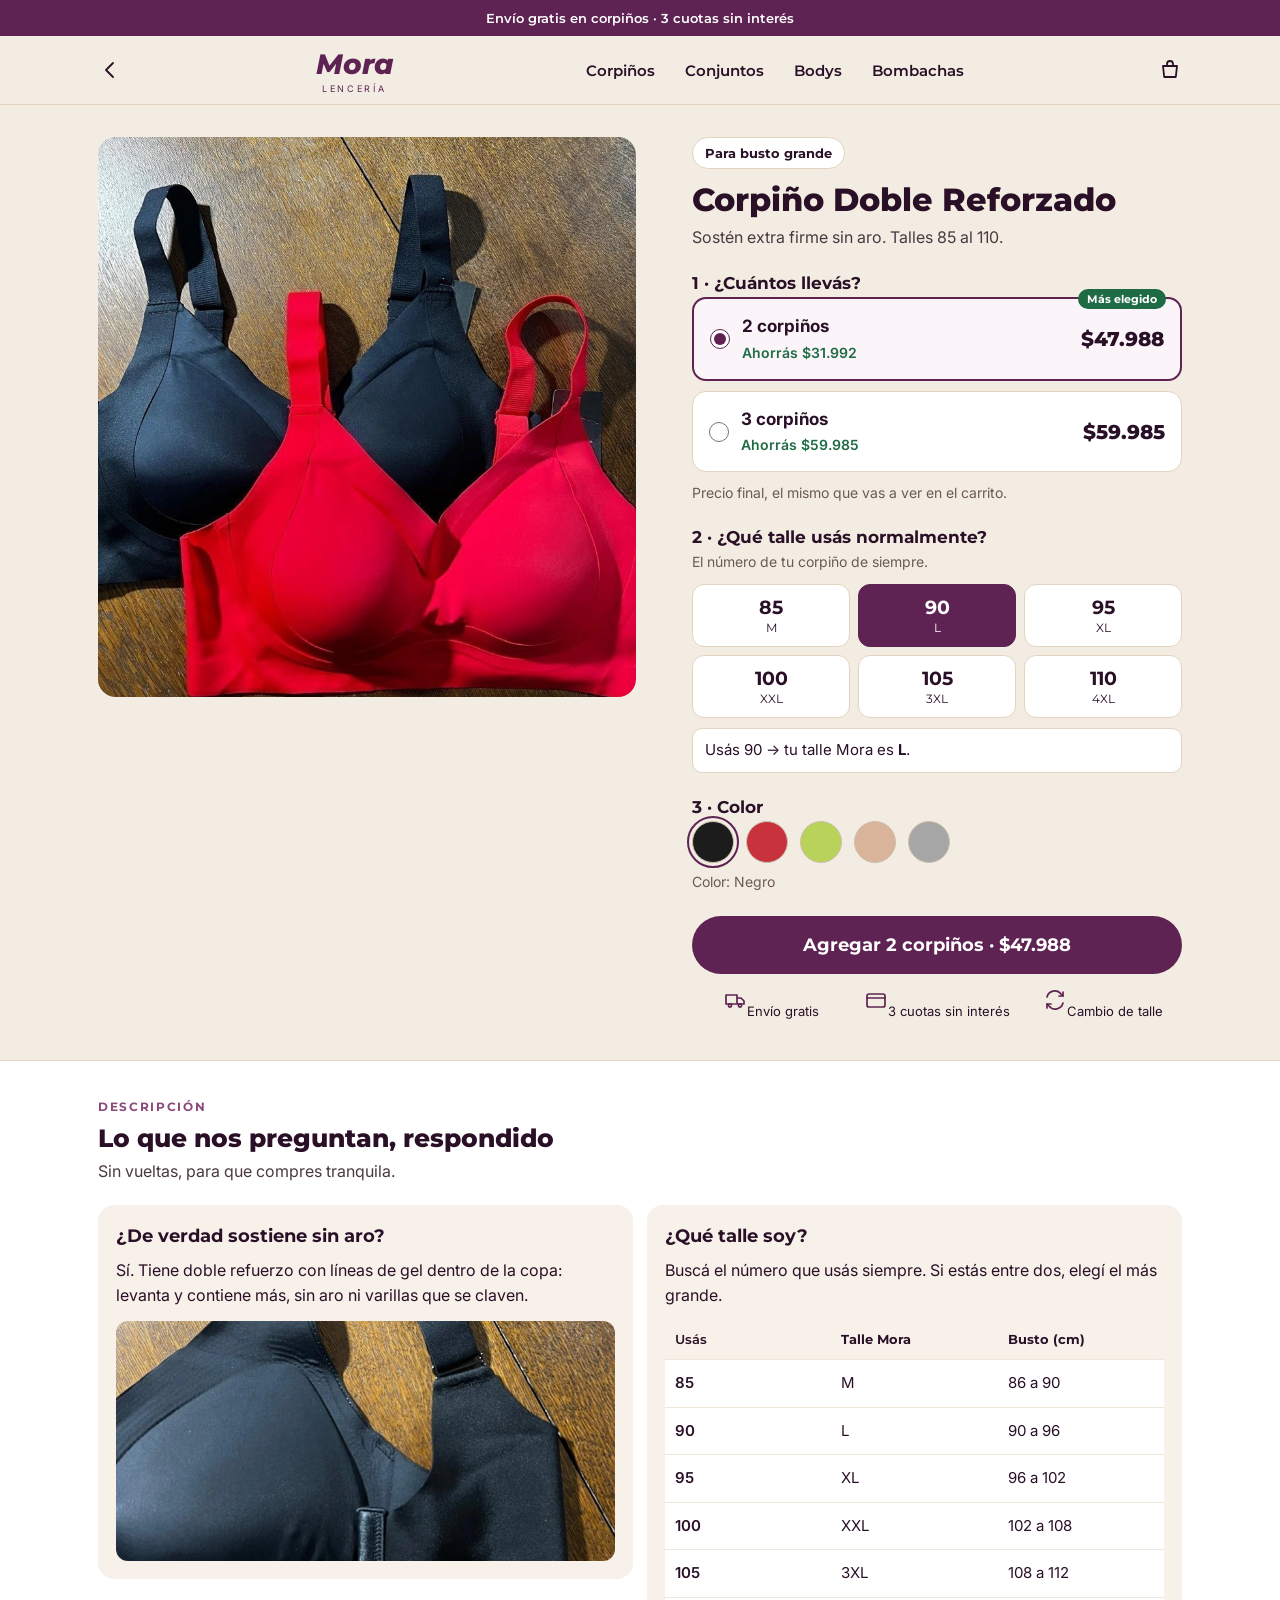
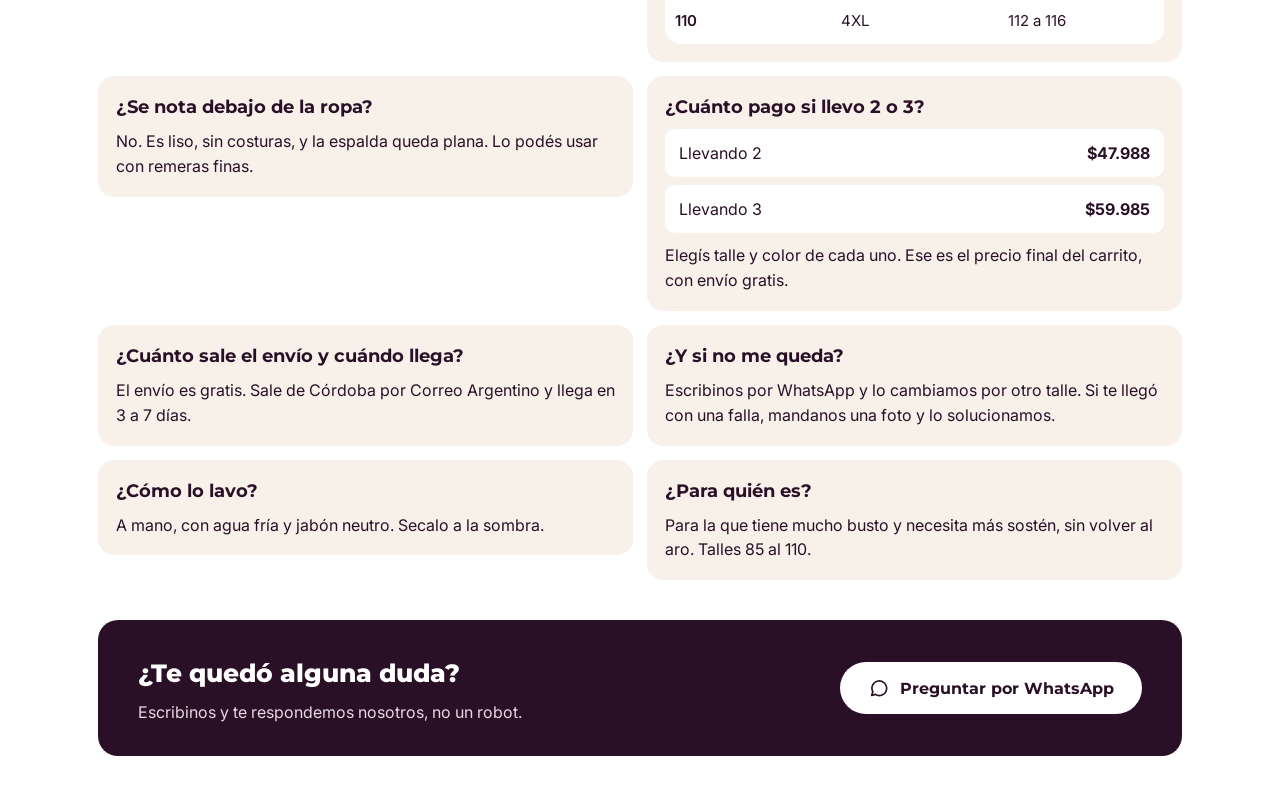
==== doble.html @ baafbe1d "Mora: vista previa corpiños claros (home + 2 fichas) Co-Authored-By: Claude Opus 5.5 <noreply@anthro" ====
<!doctype html>
<html lang="es">
<head>
<meta charset="utf-8">
<meta name="viewport" content="width=device-width,initial-scale=1">
<title>Corpiño Doble Reforzado · Mora Lencería (vista previa)</title>
<meta name="robots" content="noindex">
<link rel="preconnect" href="https://fonts.googleapis.com">
<link rel="stylesheet" href="https://fonts.googleapis.com/css2?family=Montserrat:wght@600;700;800&family=Inter:wght@400;600&display=swap">
<link rel="stylesheet" href="estilo.css">
</head>
<body>
<div class="barra">Envío gratis en corpiños · 3 cuotas sin interés</div>
<header class="cab"><div class="wrap">
  <a class="ico" href="index.html" aria-label="Volver al inicio"><svg width="24" height="24" viewBox="0 0 24 24" fill="none" stroke="#2A1027" stroke-width="1.8" stroke-linecap="round" stroke-linejoin="round" aria-hidden="true"><path d="M15 5l-7 7 7 7"/></svg></a>
  <a class="logo" href="index.html"><b>Mora</b><span>LENCERÍA</span></a>
  <nav class="nav"><a href="index.html#elegi">Corpiños</a><a href="#">Conjuntos</a><a href="#">Bodys</a><a href="#">Bombachas</a></nav>
  <span class="ico"><svg width="24" height="24" viewBox="0 0 24 24" fill="none" stroke="#2A1027" stroke-width="1.8" stroke-linecap="round" stroke-linejoin="round" aria-hidden="true"><path d="M5 8h14l-1.2 11H6.2z"/><path d="M9 8V6a3 3 0 0 1 6 0v2"/></svg></span>
</div></header>

<main class="wrap">
  <div class="ficha">
    <div class="galeria"><img src="img/doble.jpg" alt="Corpiño Doble Reforzado"></div>
    <div class="compra">
      <span class="pill" style="border:1px solid #E3D3C0">Para busto grande</span>
      <h1>Corpiño Doble Reforzado</h1>
      <p class="sub">Sostén extra firme sin aro. Talles 85 al 110.</p>

      <div class="paso">1 · ¿Cuántos llevás?</div>
      <div class="packs">
        <label class="pack"><span class="tag">Más elegido</span><input type="radio" name="pack" value="2" data-p="$47.988" checked><span class="n"><b>2 corpiños</b><em>Ahorrás $31.992</em></span><span class="p">$47.988</span></label>
        <label class="pack"><input type="radio" name="pack" value="3" data-p="$59.985"><span class="n"><b>3 corpiños</b><em>Ahorrás $59.985</em></span><span class="p">$59.985</span></label>
      </div>
      <p class="ayuda" style="margin-top:10px">Precio final, el mismo que vas a ver en el carrito.</p>

      <div class="paso">2 · ¿Qué talle usás normalmente?</div>
      <p class="ayuda">El número de tu corpiño de siempre.</p>
      <div class="talles seis"><button type="button" class="talle" data-n="85" data-t="M"><b>85</b><span>M</span></button><button type="button" class="talle on" data-n="90" data-t="L"><b>90</b><span>L</span></button><button type="button" class="talle" data-n="95" data-t="XL"><b>95</b><span>XL</span></button><button type="button" class="talle" data-n="100" data-t="XXL"><b>100</b><span>XXL</span></button><button type="button" class="talle" data-n="105" data-t="3XL"><b>105</b><span>3XL</span></button><button type="button" class="talle" data-n="110" data-t="4XL"><b>110</b><span>4XL</span></button></div>
      <div class="aviso" id="aviso">Usás 90 → tu talle Mora es <b>L</b>.</div>

      <div class="paso">3 · Color</div>
      <div class="colores"><button type="button" class="color on" data-c="Negro" aria-label="Negro" style="background:#1C1C1C"></button><button type="button" class="color" data-c="Rojo" aria-label="Rojo" style="background:#C8323C"></button><button type="button" class="color" data-c="Verde lima" aria-label="Verde lima" style="background:#B9D25A"></button><button type="button" class="color" data-c="Nude" aria-label="Nude" style="background:#D9B49A"></button><button type="button" class="color" data-c="Gris" aria-label="Gris" style="background:#A6A6A6"></button></div>
      <div class="color-n" id="colorn">Color: Negro</div>

      <button type="button" class="btn agregar" id="agregar">Agregar 2 corpiños · $47.988</button>
      <div class="mini"><div><svg width="24" height="24" viewBox="0 0 24 24" fill="none" stroke="#5E2352" stroke-width="1.7" stroke-linecap="round" stroke-linejoin="round" aria-hidden="true"><path d="M3 7h11v9H3zM14 10h4l3 3v3h-7z"/><circle cx="7" cy="17.5" r="1.6"/><circle cx="17" cy="17.5" r="1.6"/></svg>Envío gratis</div><div><svg width="24" height="24" viewBox="0 0 24 24" fill="none" stroke="#5E2352" stroke-width="1.7" stroke-linecap="round" stroke-linejoin="round" aria-hidden="true"><rect x="3" y="6" width="18" height="13" rx="2"/><path d="M3 10h18"/></svg>3 cuotas sin interés</div><div><svg width="24" height="24" viewBox="0 0 24 24" fill="none" stroke="#5E2352" stroke-width="1.7" stroke-linecap="round" stroke-linejoin="round" aria-hidden="true"><path d="M4 9a8 8 0 0 1 14-3l2 2M20 15a8 8 0 0 1-14 3l-2-2"/><path d="M20 4v4h-4M4 20v-4h4"/></svg>Cambio de talle</div></div>
    </div>
  </div>
</main>

<section class="desc"><div class="wrap">
  <span class="eti">Descripción</span>
  <h2>Lo que nos preguntan, respondido</h2>
  <p class="intro">Sin vueltas, para que compres tranquila.</p>
  <div class="preg">
    <div class="q"><h3>¿De verdad sostiene sin aro?</h3><p>Sí. Tiene doble refuerzo con líneas de gel dentro de la copa: levanta y contiene más, sin aro ni varillas que se claven.</p><img src="img/doble2.jpg" alt="Detalle del Corpiño Doble Reforzado"></div>
    <div class="q"><h3>¿Qué talle soy?</h3><p>Buscá el número que usás siempre. Si estás entre dos, elegí el más grande.</p>
      <div class="tabla"><div class="f"><div>Usás</div><div>Talle Mora</div><div>Busto (cm)</div></div><div class="f"><div>85</div><div>M</div><div>86 a 90</div></div><div class="f"><div>90</div><div>L</div><div>90 a 96</div></div><div class="f"><div>95</div><div>XL</div><div>96 a 102</div></div><div class="f"><div>100</div><div>XXL</div><div>102 a 108</div></div><div class="f"><div>105</div><div>3XL</div><div>108 a 112</div></div><div class="f"><div>110</div><div>4XL</div><div>112 a 116</div></div></div></div>
    <div class="q"><h3>¿Se nota debajo de la ropa?</h3><p>No. Es liso, sin costuras, y la espalda queda plana. Lo podés usar con remeras finas.</p></div>
    <div class="q"><h3>¿Cuánto pago si llevo 2 o 3?</h3>
      <div class="lista"><div><span>Llevando 2</span><b>$47.988</b></div><div><span>Llevando 3</span><b>$59.985</b></div></div>
      <p style="margin-top:10px">Elegís talle y color de cada uno. Ese es el precio final del carrito, con envío gratis.</p></div>
    <div class="q"><h3>¿Cuánto sale el envío y cuándo llega?</h3><p>El envío es gratis. Sale de Córdoba por Correo Argentino y llega en 3 a 7 días.</p></div>
    <div class="q"><h3>¿Y si no me queda?</h3><p>Escribinos por WhatsApp y lo cambiamos por otro talle. Si te llegó con una falla, mandanos una foto y lo solucionamos.</p></div>
    <div class="q"><h3>¿Cómo lo lavo?</h3><p>A mano, con agua fría y jabón neutro. Secalo a la sombra.</p></div>
    <div class="q"><h3>¿Para quién es?</h3><p>Para la que tiene mucho busto y necesita más sostén, sin volver al aro. Talles 85 al 110.</p></div>
    <div class="cierre"><div class="txt"><h2>¿Te quedó alguna duda?</h2><p>Escribinos y te respondemos nosotros, no un robot.</p></div>
      <a class="wa" href="#"><svg width="22" height="22" viewBox="0 0 24 24" fill="none" stroke="currentColor" stroke-width="1.8" stroke-linecap="round" stroke-linejoin="round" aria-hidden="true"><path d="M4 20l1.3-3.9A8 8 0 1 1 8 19z"/></svg>Preguntar por WhatsApp</a></div>
  </div>
</div></section>

<script>
(function(){
  var btn=document.getElementById('agregar'), aviso=document.getElementById('aviso'), cn=document.getElementById('colorn');
  function pack(){var r=document.querySelector('input[name=pack]:checked');btn.textContent='Agregar '+r.value+' corpiños · '+r.dataset.p;}
  document.querySelectorAll('input[name=pack]').forEach(function(r){r.addEventListener('change',pack);});
  document.querySelectorAll('.talle').forEach(function(b){b.addEventListener('click',function(){
    document.querySelectorAll('.talle').forEach(function(x){x.classList.remove('on');});b.classList.add('on');
    aviso.innerHTML='Usás '+b.dataset.n+' → tu talle Mora es <b>'+b.dataset.t+'</b>.';});});
  document.querySelectorAll('.color').forEach(function(b){b.addEventListener('click',function(){
    document.querySelectorAll('.color').forEach(function(x){x.classList.remove('on');});b.classList.add('on');cn.textContent='Color: '+b.dataset.c;});});
  btn.addEventListener('click',function(){btn.textContent='Listo: así se vería al agregar';setTimeout(pack,1600);});
})();
</script>
</body>
</html>
---- estilo.css ----
:root{--noche:#2A1027;--mora:#5E2352;--ciruela:#8A4A7C;--flor:#E7D9E3;--beige:#E3D3C0;--lino:#F3ECE3;--crema:#F7F1EA;--gris:#6B5A55;--txt2:#4A3A40;--verde:#1F6B45}
*{box-sizing:border-box}
html{-webkit-text-size-adjust:100%}
body{margin:0;background:var(--lino);color:var(--noche);font-family:Inter,system-ui,sans-serif;font-size:16px;line-height:1.5;touch-action:manipulation}
img{max-width:100%;display:block}
a{color:var(--mora)}
h1,h2,h3,.mt{font-family:Montserrat,sans-serif}
.wrap{max-width:1180px;margin:0 auto;padding:0 20px}
.barra{background:var(--mora);color:#fff;text-align:center;font:600 13px Montserrat,sans-serif;padding:10px 16px}
.cab{border-bottom:1px solid var(--beige)}
.cab .wrap{display:flex;align-items:center;justify-content:space-between;height:68px}
.logo{text-align:center;line-height:1;text-decoration:none}
.logo b{display:block;font:italic 800 28px Montserrat,sans-serif;color:var(--mora)}
.logo span{display:block;font-size:9px;letter-spacing:.3em;color:var(--mora);margin-top:3px}
.nav{display:none;gap:30px;font:600 15px Montserrat,sans-serif}
.nav a{color:var(--noche);text-decoration:none}
.ico{width:24px;height:24px;display:flex}
.btn{display:block;text-align:center;background:var(--mora);color:#fff;text-decoration:none;border:0;font:700 17px Montserrat,sans-serif;padding:16px 28px;border-radius:999px;cursor:pointer;width:100%}
.btn:hover{background:var(--noche)}
.eti{display:inline-block;font:700 12px Montserrat,sans-serif;letter-spacing:.14em;color:var(--ciruela);text-transform:uppercase}
.pill{display:inline-block;font:700 13px Montserrat,sans-serif;padding:7px 12px;border-radius:999px;background:#fff;color:var(--noche)}
.pill.osc{background:var(--noche);color:#fff}

/* HOME */
.hero{display:grid;gap:22px;padding:20px 0 30px}
.hero img{width:100%;height:300px;object-fit:cover;border-radius:18px}
.hero h1{font-size:30px;line-height:1.15;margin:0 0 10px;font-weight:800}
.hero p{font-size:17px;color:var(--txt2);margin:0 0 20px}
.sec-t{font-size:26px;font-weight:800;margin:6px 0 20px;line-height:1.2}
.dos{display:grid;gap:18px}
.card{background:#fff;border:1px solid var(--beige);border-radius:20px;overflow:hidden;display:grid;text-decoration:none;color:inherit}
.card .foto{position:relative}
.card .foto img{width:100%;height:280px;object-fit:cover}
.card .foto .pill{position:absolute;top:14px;left:14px}
.card .info{padding:18px 18px 20px;display:flex;flex-direction:column}
.card h3{font-size:22px;font-weight:800;margin:0 0 12px}
.dato{display:flex;gap:10px;font-size:16px;margin-bottom:8px;align-items:center}
.dato b{width:74px;flex-shrink:0;font-weight:600}
.puntos{display:flex;gap:6px}
.puntos i{width:20px;height:20px;border-radius:50%;display:block}
.precios{margin-top:14px;padding-top:14px;border-top:1px solid #EFE6DC;display:grid;gap:6px}
.precios div{display:flex;justify-content:space-between;align-items:baseline;font-size:16px}
.precios strong{font:800 22px Montserrat,sans-serif}
.card .btn{margin-top:16px;font-size:16px;padding:15px}
.tabla{background:#fff;border:1px solid var(--beige);border-radius:16px;overflow:hidden;font-size:15px}
.tabla .f{display:grid;grid-template-columns:repeat(3,minmax(0,1fr));border-top:1px solid #EFE6DC}
.tabla .f:first-child{border-top:0;background:var(--crema);font:700 13px Montserrat,sans-serif}
.tabla .f>div{padding:12px 10px}
.tabla .f>div:first-child{font-weight:600}
.conf{display:grid;gap:12px;padding:26px 0 8px}
.conf div{display:flex;gap:14px;align-items:center;background:#fff;border:1px solid var(--beige);border-radius:14px;padding:14px 16px}
.conf b{display:block;font-weight:600}
.conf small{font-size:14px;color:var(--gris)}
.cierre{background:var(--noche);color:#fff;border-radius:20px;padding:24px 20px;text-align:center;margin:26px 0 40px;display:grid;gap:14px}
.cierre h2{font-size:21px;margin:0;line-height:1.25}
.cierre p{margin:0;color:var(--flor)}
.wa{display:flex;justify-content:center;align-items:center;gap:10px;background:#fff;color:var(--noche);text-decoration:none;font:700 16px Montserrat,sans-serif;padding:15px 28px;border-radius:999px}

/* FICHA */
.ficha{display:grid;gap:0}
.galeria img{width:100%;height:420px;object-fit:cover}
.compra{padding:20px 0}
.compra h1{font-size:26px;font-weight:800;line-height:1.2;margin:12px 0 6px}
.compra .sub{font-size:16px;color:var(--txt2);margin:0}
.paso{font:700 17px Montserrat,sans-serif;margin:24px 0 4px}
.ayuda{font-size:14px;color:var(--gris);margin:0 0 12px}
.packs{display:grid;gap:10px}
.pack{display:flex;align-items:center;gap:12px;background:#fff;border:1.5px solid var(--beige);border-radius:14px;padding:15px 16px;cursor:pointer;position:relative}
.pack input{width:20px;height:20px;accent-color:var(--mora);margin:0}
.pack .n{flex:1}
.pack .n b{display:block;font-size:17px}
.pack .n s{color:var(--gris);font-size:14px}
.pack .n em{font-style:normal;color:var(--verde);font-weight:600;font-size:14px}
.pack .p{font:800 20px Montserrat,sans-serif}
.pack .tag{position:absolute;top:-10px;right:14px;background:var(--verde);color:#fff;font:700 11px Montserrat,sans-serif;padding:3px 9px;border-radius:999px}
.pack:has(input:checked){border:2px solid var(--mora);background:#FBF4F8}
.talles{display:grid;grid-template-columns:repeat(4,minmax(0,1fr));gap:8px}
.talles.seis{grid-template-columns:repeat(3,minmax(0,1fr))}
.talle{background:#fff;border:1.5px solid var(--beige);border-radius:12px;padding:11px 4px;font-family:Montserrat,sans-serif;color:var(--noche);cursor:pointer;text-align:center}
.talle b{display:block;font-size:19px}
.talle span{font-size:12px}
.talle.on{background:var(--mora);border-color:var(--mora);color:#fff}
.aviso{font-size:15px;margin-top:10px;background:#fff;border-radius:10px;padding:10px 12px;border:1px solid var(--beige)}
.colores{display:flex;gap:12px;flex-wrap:wrap}
.color{width:42px;height:42px;border-radius:50%;border:1px solid #CDBFAE;cursor:pointer;padding:0}
.color.on{outline:2px solid var(--mora);outline-offset:3px}
.color-n{font-size:14px;color:var(--gris);margin-top:8px}
.agregar{margin-top:24px;font-size:18px;padding:18px}
.mini{display:grid;grid-template-columns:repeat(3,minmax(0,1fr));gap:8px;margin-top:14px;text-align:center;font-size:13px;line-height:1.3}
.mini svg{margin:0 auto 4px}
.desc{background:#fff;border-top:1px solid var(--beige);padding:32px 0 10px;margin-top:20px}
.desc h2{font-size:25px;font-weight:800;line-height:1.2;margin:6px 0}
.desc .intro{color:var(--txt2);margin:0 0 22px}
.preg{display:grid;gap:14px}
.q{background:var(--crema);border-radius:16px;padding:18px}
.q h3{font-size:18px;font-weight:700;margin:0 0 8px}
.q p{margin:0;font-size:16px;line-height:1.55}
.q img{width:100%;height:240px;object-fit:cover;border-radius:12px;margin-top:14px}
.q .tabla{margin-top:12px;border:0}
.lista{display:grid;gap:8px;margin-top:4px}
.lista div{display:flex;justify-content:space-between;background:#fff;border-radius:10px;padding:12px 14px}
.desc .cierre{margin-bottom:40px}
.volver{display:inline-flex;align-items:center;gap:6px;font-size:15px;text-decoration:none;color:var(--noche);margin:16px 0 0}

@media (min-width:900px){
  .wrap{padding:0 48px}
  .nav{display:flex}
  .menu{display:none}
  .hero{grid-template-columns:1fr 1fr;align-items:center;gap:56px;padding:48px 0}
  .hero img{height:420px;order:2}
  .hero h1{font-size:50px}
  .hero p{font-size:20px}
  .hero .btn{width:auto;display:inline-block;padding:18px 40px}
  .centro{text-align:center}
  .sec-t{font-size:36px;margin-bottom:28px}
  .dos{grid-template-columns:1fr 1fr;gap:28px}
  .card{grid-template-columns:1fr 1fr}
  .card .foto img{height:100%;min-height:400px}
  .tabla-home{max-width:760px;margin:0 auto}
  .conf{grid-template-columns:repeat(3,1fr);gap:20px}
  .cierre{grid-template-columns:1fr auto;text-align:left;align-items:center;padding:32px 40px}
  .cierre .txt{display:grid;gap:6px}
  .ficha{grid-template-columns:1.1fr 1fr;gap:56px;padding-top:32px}
  .galeria{display:grid;gap:12px;align-content:start}
  .galeria img{border-radius:18px;height:560px}
  .compra{padding-top:0}
  .compra h1{font-size:32px}
  .preg{grid-template-columns:1fr 1fr;align-items:start}
  .desc .cierre{grid-column:1/-1}
}
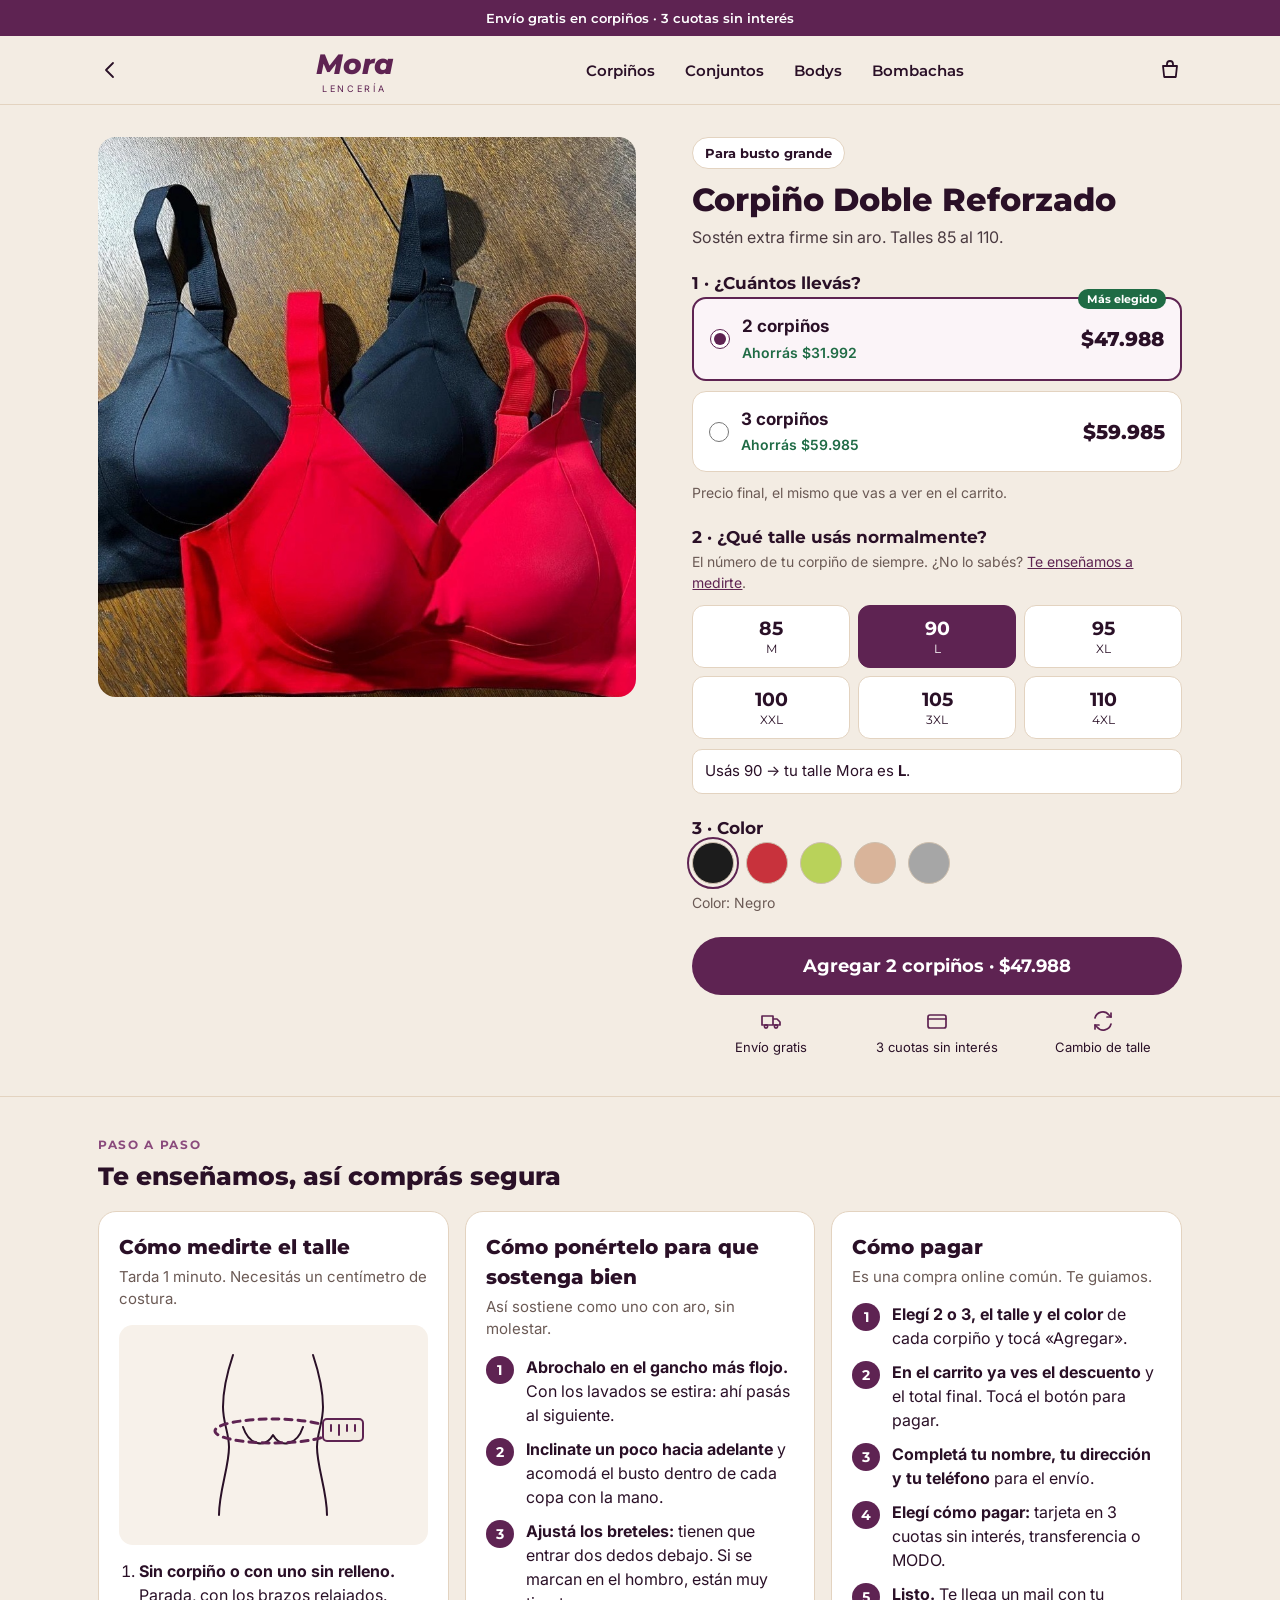
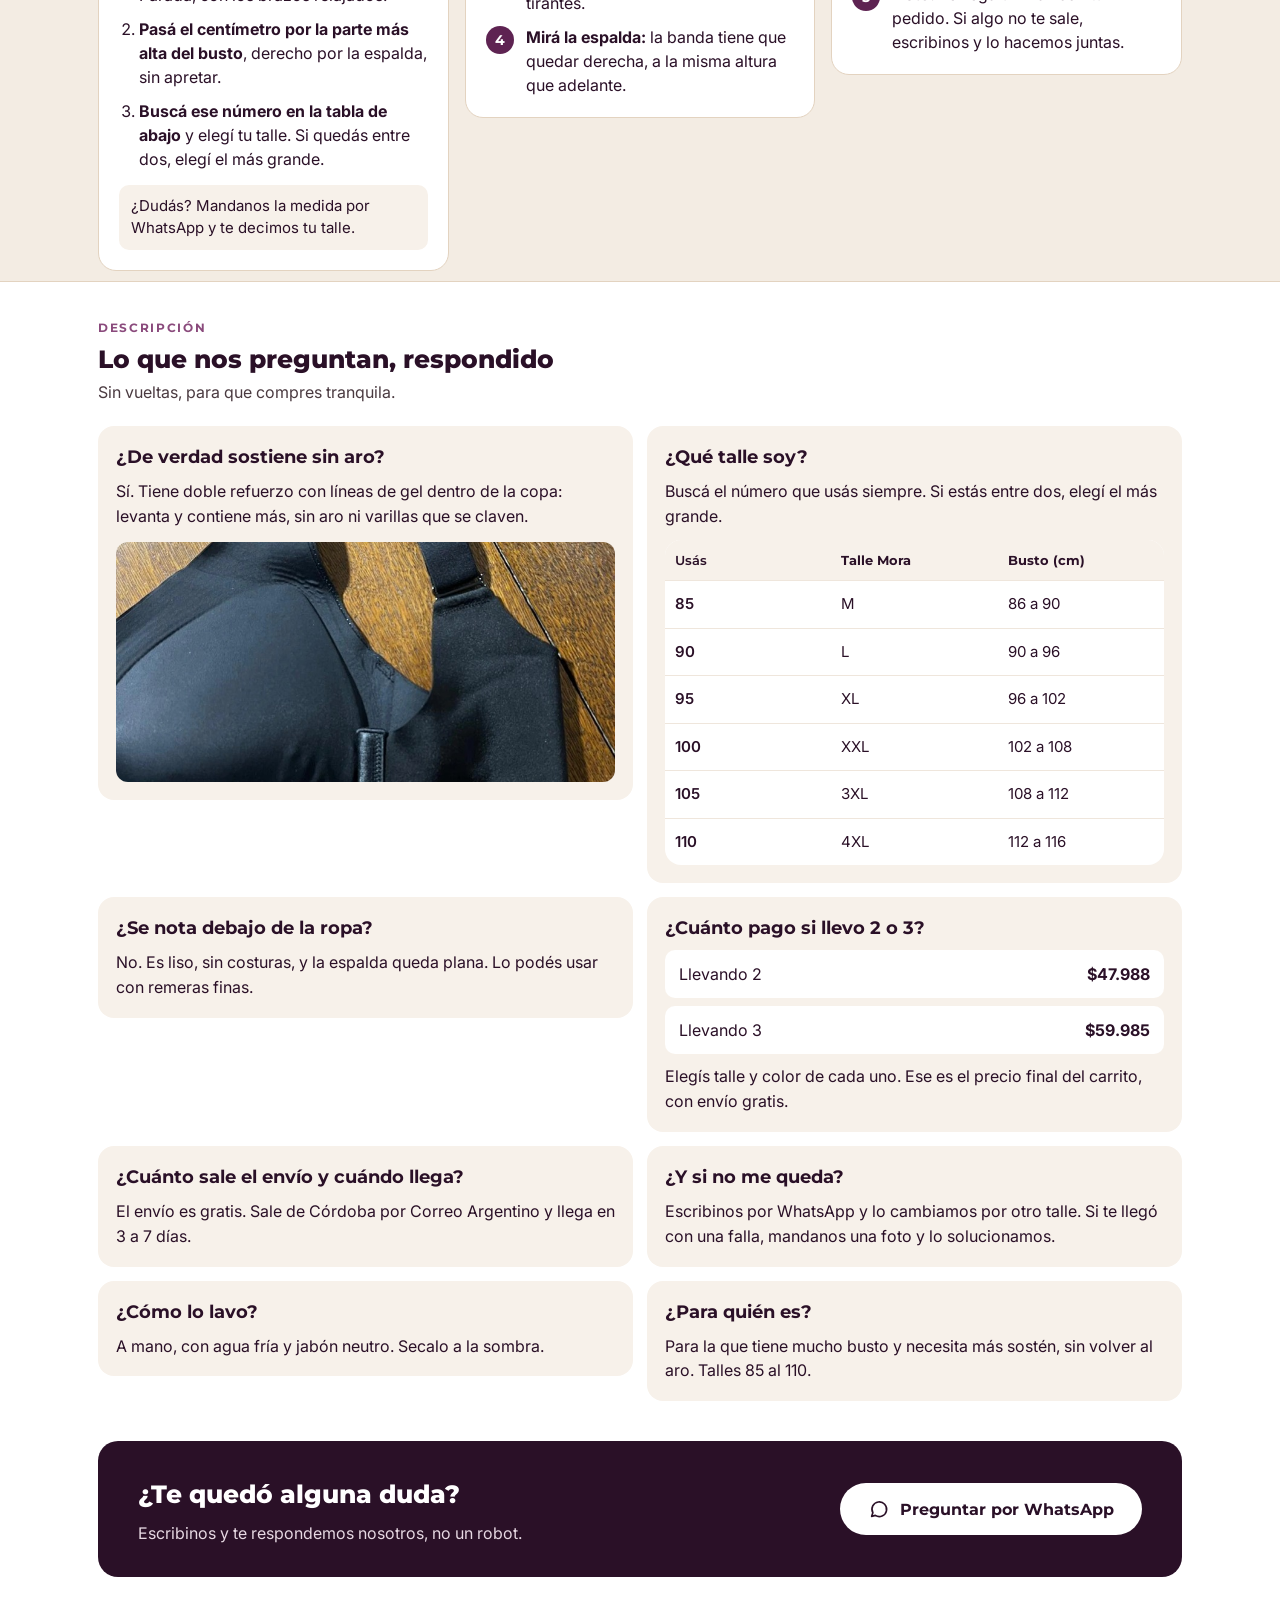
==== commit 0d08e9a4: "Fichas: guías de talle, puesta y pago Co-Authored-By: Claude Opus 5.5 <noreply@anthropic.com>" ====
--- a/doble.html
+++ b/doble.html
@@ -34,7 +34,7 @@
       <p class="ayuda" style="margin-top:10px">Precio final, el mismo que vas a ver en el carrito.</p>
 
       <div class="paso">2 · ¿Qué talle usás normalmente?</div>
-      <p class="ayuda">El número de tu corpiño de siempre.</p>
+      <p class="ayuda">El número de tu corpiño de siempre. ¿No lo sabés? <a href="#medirte">Te enseñamos a medirte</a>.</p>
       <div class="talles seis"><button type="button" class="talle" data-n="85" data-t="M"><b>85</b><span>M</span></button><button type="button" class="talle on" data-n="90" data-t="L"><b>90</b><span>L</span></button><button type="button" class="talle" data-n="95" data-t="XL"><b>95</b><span>XL</span></button><button type="button" class="talle" data-n="100" data-t="XXL"><b>100</b><span>XXL</span></button><button type="button" class="talle" data-n="105" data-t="3XL"><b>105</b><span>3XL</span></button><button type="button" class="talle" data-n="110" data-t="4XL"><b>110</b><span>4XL</span></button></div>
       <div class="aviso" id="aviso">Usás 90 → tu talle Mora es <b>L</b>.</div>
 
@@ -47,6 +47,57 @@
     </div>
   </div>
 </main>
+
+<section class="guias"><div class="wrap">
+  <span class="eti">Paso a paso</span>
+  <h2>Te enseñamos, así comprás segura</h2>
+  <div class="guia-g">
+
+  <article class="guia" id="medirte">
+    <h3>Cómo medirte el talle</h3>
+    <p class="g-sub">Tarda 1 minuto. Necesitás un centímetro de costura.</p>
+    <div class="g-dib" aria-hidden="true">
+      <svg viewBox="0 0 220 200" width="220" height="200" fill="none" stroke="#2A1027" stroke-width="2" stroke-linecap="round" stroke-linejoin="round">
+        <path d="M70 20c-6 18-10 34-10 52 0 16 6 26 6 40 0 20-10 44-10 68"/>
+        <path d="M150 20c6 18 10 34 10 52 0 16-6 26-6 40 0 20 10 44 10 68"/>
+        <path d="M80 92c6 18 22 22 30 8 8 14 24 10 30-8"/>
+        <ellipse cx="110" cy="96" rx="58" ry="12" stroke="#5E2352" stroke-width="3" stroke-dasharray="7 6"/>
+        <rect x="160" y="84" width="40" height="22" rx="4" fill="#F3ECE3" stroke="#5E2352"/>
+        <path d="M168 90v6M176 90v10M184 90v6M192 90v6" stroke="#5E2352"/>
+      </svg>
+    </div>
+    <ol class="pasos">
+      <li><b>Sin corpiño o con uno sin relleno.</b> Parada, con los brazos relajados.</li>
+      <li><b>Pasá el centímetro por la parte más alta del busto</b>, derecho por la espalda, sin apretar.</li>
+      <li><b>Buscá ese número en la tabla de abajo</b> y elegí tu talle. Si quedás entre dos, elegí el más grande.</li>
+    </ol>
+    <p class="g-nota">¿Dudás? Mandanos la medida por WhatsApp y te decimos tu talle.</p>
+  </article>
+
+  <article class="guia">
+    <h3>Cómo ponértelo para que sostenga bien</h3>
+    <p class="g-sub">Así sostiene como uno con aro, sin molestar.</p>
+    <ol class="pasos num">
+      <li><span class="n">1</span><span><b>Abrochalo en el gancho más flojo.</b> Con los lavados se estira: ahí pasás al siguiente.</span></li>
+      <li><span class="n">2</span><span><b>Inclinate un poco hacia adelante</b> y acomodá el busto dentro de cada copa con la mano.</span></li>
+      <li><span class="n">3</span><span><b>Ajustá los breteles:</b> tienen que entrar dos dedos debajo. Si se marcan en el hombro, están muy tirantes.</span></li>
+      <li><span class="n">4</span><span><b>Mirá la espalda:</b> la banda tiene que quedar derecha, a la misma altura que adelante.</span></li>
+    </ol>
+  </article>
+
+  <article class="guia">
+    <h3>Cómo pagar</h3>
+    <p class="g-sub">Es una compra online común. Te guiamos.</p>
+    <ol class="pasos num">
+      <li><span class="n">1</span><span><b>Elegí 2 o 3, el talle y el color</b> de cada corpiño y tocá «Agregar».</span></li>
+      <li><span class="n">2</span><span><b>En el carrito ya ves el descuento</b> y el total final. Tocá el botón para pagar.</span></li>
+      <li><span class="n">3</span><span><b>Completá tu nombre, tu dirección y tu teléfono</b> para el envío.</span></li>
+      <li><span class="n">4</span><span><b>Elegí cómo pagar:</b> tarjeta en 3 cuotas sin interés, transferencia o MODO.</span></li>
+      <li><span class="n">5</span><span><b>Listo.</b> Te llega un mail con tu pedido. Si algo no te sale, escribinos y lo hacemos juntas.</span></li>
+    </ol>
+  </article>
+  </div>
+</div></section>
 
 <section class="desc"><div class="wrap">
   <span class="eti">Descripción</span>
--- a/estilo.css
+++ b/estilo.css
@@ -87,7 +87,7 @@
 .color-n{font-size:14px;color:var(--gris);margin-top:8px}
 .agregar{margin-top:24px;font-size:18px;padding:18px}
 .mini{display:grid;grid-template-columns:repeat(3,minmax(0,1fr));gap:8px;margin-top:14px;text-align:center;font-size:13px;line-height:1.3}
-.mini svg{margin:0 auto 4px}
+.mini svg{display:block;margin:0 auto 6px}
 .desc{background:#fff;border-top:1px solid var(--beige);padding:32px 0 10px;margin-top:20px}
 .desc h2{font-size:25px;font-weight:800;line-height:1.2;margin:6px 0}
 .desc .intro{color:var(--txt2);margin:0 0 22px}
@@ -128,3 +128,20 @@
   .preg{grid-template-columns:1fr 1fr;align-items:start}
   .desc .cierre{grid-column:1/-1}
 }
+
+/* GUÍAS */
+.guias{background:var(--lino);padding:34px 0 10px;border-top:1px solid var(--beige);margin-top:20px}
+.guias h2{font-size:25px;font-weight:800;line-height:1.2;margin:6px 0 20px}
+.guia-g{display:grid;gap:16px}
+.guia{background:#fff;border:1px solid var(--beige);border-radius:18px;padding:20px;scroll-margin-top:20px}
+.guia h3{font-size:20px;font-weight:800;margin:0 0 4px}
+.g-sub{color:var(--gris);margin:0 0 14px;font-size:15px}
+.g-dib{background:var(--crema);border-radius:14px;display:flex;justify-content:center;padding:10px;margin-bottom:14px}
+.g-dib svg{max-width:100%;height:auto}
+.pasos{margin:0;padding-left:20px;display:grid;gap:10px;font-size:16px;line-height:1.5}
+.pasos.num{list-style:none;padding:0}
+.pasos.num li{display:flex;gap:12px;align-items:flex-start}
+.pasos .n{flex-shrink:0;width:28px;height:28px;border-radius:50%;background:var(--mora);color:#fff;font:700 14px Montserrat,sans-serif;display:flex;align-items:center;justify-content:center;margin-top:1px}
+.g-nota{margin:14px 0 0;background:var(--crema);border-radius:10px;padding:10px 12px;font-size:15px}
+.guias + .desc{margin-top:0}
+@media (min-width:900px){.guia-g{grid-template-columns:repeat(3,1fr);align-items:start}}
